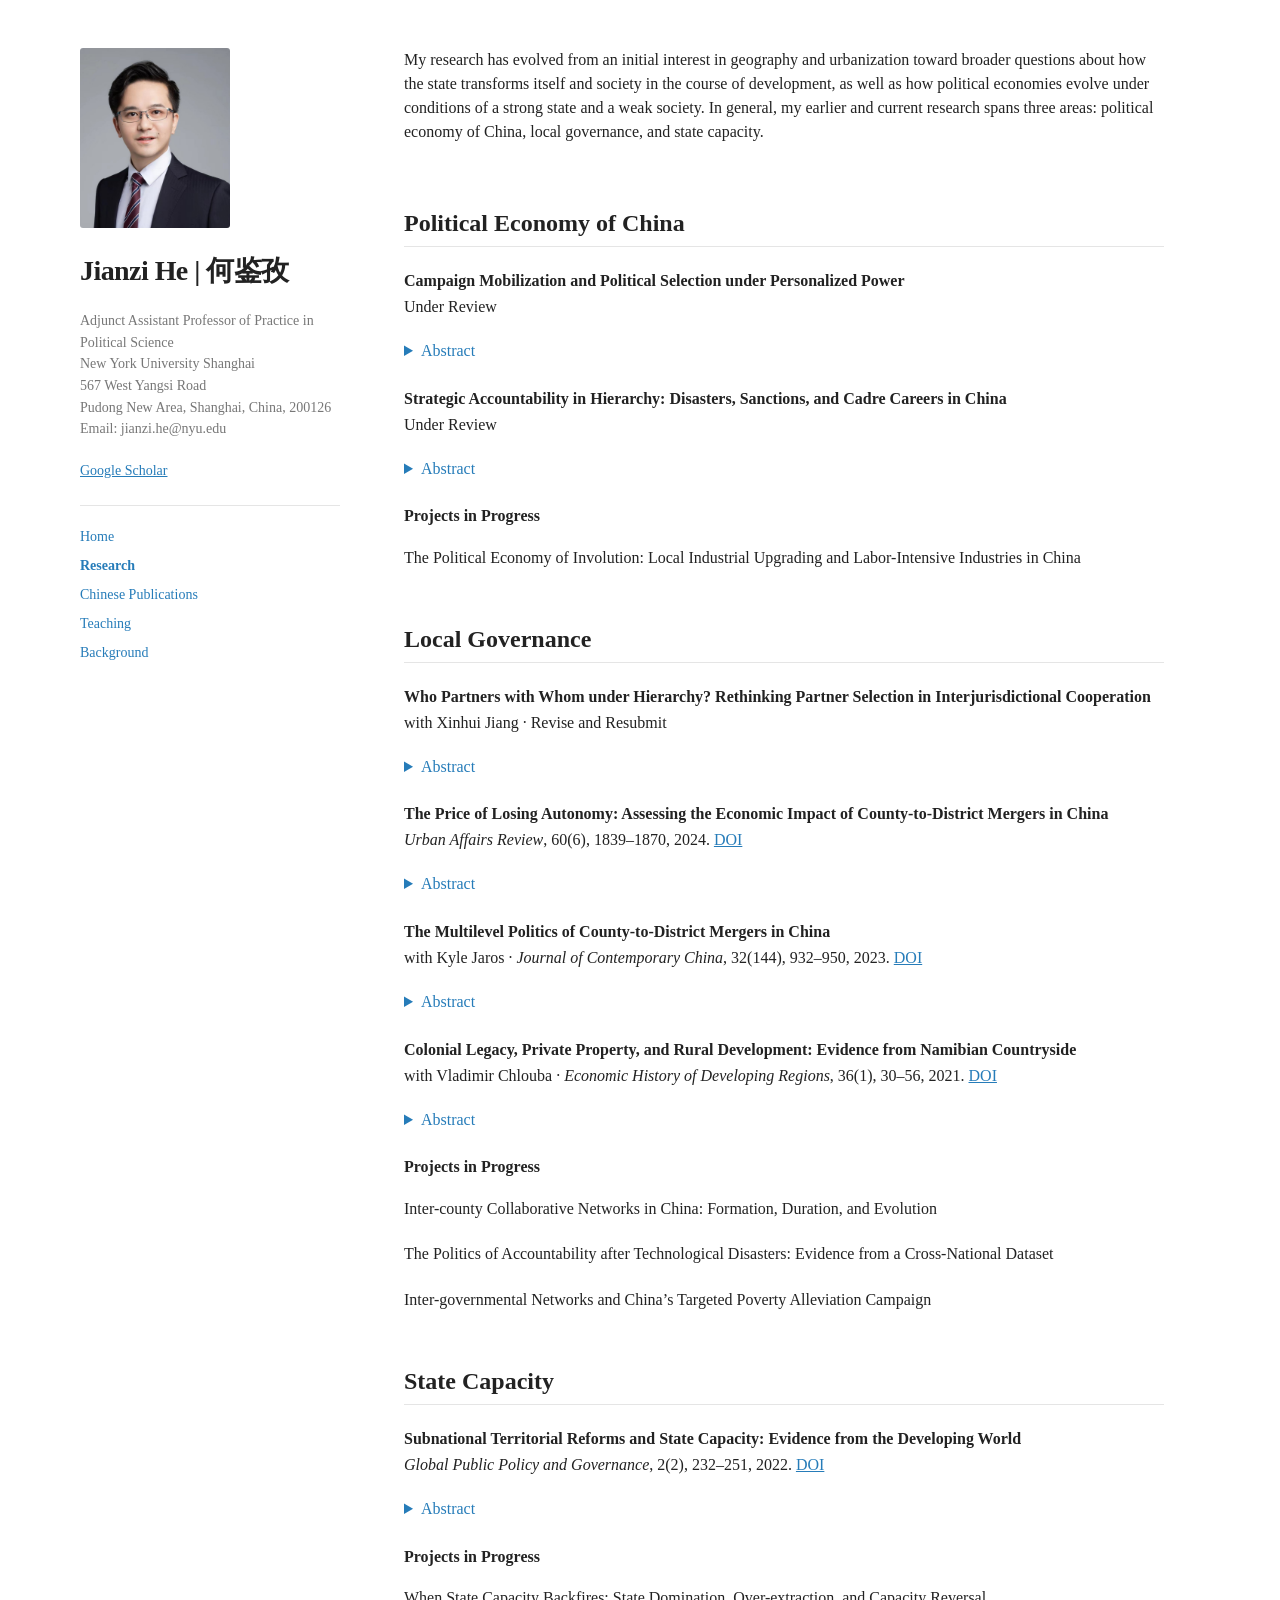
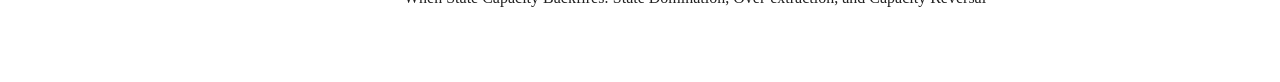
==== research.html @ ead03309 "Initial personal academic website" ====
<!doctype html>
<html lang="en">
<head>
  <meta charset="utf-8">
  <meta name="viewport" content="width=device-width, initial-scale=1">
  <title>Research — Jianzi He</title>
  <link rel="stylesheet" href="styles.css">
</head>
<body class="research-page">
  <div class="wrapper">
    <header>
      <img class="avatar" src="assets/He_professional.jpg" alt="Portrait of Jianzi He">
      <h1>Jianzi He <span class="name-cn">| 何鉴孜</span></h1>
      <p class="identity">Adjunct Assistant Professor of Practice in Political Science<br>New York University Shanghai<br>567 West Yangsi Road<br>Pudong New Area, Shanghai, China, 200126<br>Email: jianzi.he@nyu.edu</p>
      <p><a href="https://scholar.google.com/citations?user=S5n6T2AAAAAJ&amp;hl=en&amp;oi=ao">Google Scholar</a></p>
      <nav aria-label="Main navigation"><a href="index.html">Home</a><a class="current" aria-current="page" href="research.html">Research</a><a href="chinese-publications.html">Chinese Publications</a><a href="teaching.html">Teaching</a><a href="background.html">Background</a></nav>
    </header>
    <main>
      <div class="intro">
        <p>My research has evolved from an initial interest in geography and urbanization toward broader questions about how the state transforms itself and society in the course of development, as well as how political economies evolve under conditions of a strong state and a weak society. In general, my earlier and current research spans three areas: political economy of China, local governance, and state capacity.</p>
      </div>

      <h2>Political Economy of China</h2>
      <article class="entry">
        <h3>Campaign Mobilization and Political Selection under Personalized Power</h3>
        <p>Under Review</p>
        <details><summary>Abstract</summary><p>How do authoritarian leaders mobilize, evaluate, and select subordinates while weakening power-sharing arrangements and suppressing elites? This article argues that campaigns, traditionally viewed as extraordinary governance instruments for overcoming implementation gaps, also serve as mechanisms of political selection. Leveraging a unique dataset documenting the career trajectories, performance records, and patronage linkages of over eight thousand county-level officials since 2003, I evaluate this argument in the context of China’s one-party regime. My analysis shows that both local patronage ties and conventional economic performance metrics that previously predicted political advancement have lost their significance following the consolidation of personalized power. Instead, political selection has become increasingly tied to officials' demonstrated capacity to implement leader-prioritized objectives during campaigns. This article advances the debate on competence and loyalty in authoritarian political selection while shedding new light on the governance consequences of personalization.</p></details>
      </article>
      <article class="entry">
        <h3>Strategic Accountability in Hierarchy: Disasters, Sanctions, and Cadre Careers in China</h3>
        <p>Under Review</p>
        <details><summary>Abstract</summary><p>How does accountability operate when citizens cannot remove officials through elections? I develop a theory of strategic accountability in authoritarian hierarchies, in which rulers use hierarchical structures to impose governance accountability on subnational agents while retaining discretion over who bears responsibility and how far sanctions extend. The theory predicts that such accountability is substantive rather than purely rhetorical, rises with social damage, concentrates among lower-level officials, and produces inconsistent career impacts. I test these hypotheses using a combination of an original dataset on accountability following technological disasters in China from 2005 to 2024, a harmonized cross-national benchmark, and a unique official-level dataset on the career trajectories of Chinese county-level officials. Taken together, the findings identify a substantive but politically controlled form of accountability distinct from elections, responsiveness, and informal social discipline.</p></details>
      </article>
      <h3>Projects in Progress</h3>
      <article class="entry">
        <h3 class="project-title">The Political Economy of Involution: Local Industrial Upgrading and Labor-Intensive Industries in China</h3>
      </article>

      <h2>Local Governance</h2>
      <article class="entry">
        <h3>Who Partners with Whom under Hierarchy? Rethinking Partner Selection in Interjurisdictional Cooperation</h3>
        <p>with Xinhui Jiang · Revise and Resubmit</p>
        <details><summary>Abstract</summary><p>Scholarship on interjurisdictional cooperation has long debated whether geographic proximity and socioeconomic similarity facilitate or impede cooperation, with inconclusive empirical findings. This article advances this debate by incorporating the role of hierarchical intervention in cooperation formation. Drawing on an original dataset on inter-county cooperation in China (2009–2020) and fieldwork in 24 localities, we show that patterns of partner selection vary systematically with the degree of hierarchical intervention. Arranged cooperation, coordinated top-down, links socioeconomically dissimilar jurisdictions. Mandate-induced cooperation, driven by shared policy mandates, tends to emerge among geographically proximate and similar localities. Self-initiated cooperation also relies on socioeconomic similarity, while strategically avoiding nearby political competitors. We illustrate these dynamics through regression results and three case studies. Taken together, the findings offer a revised framework for understanding interjurisdictional cooperation under hierarchy.</p></details>
      </article>
      <article class="entry">
        <h3>The Price of Losing Autonomy: Assessing the Economic Impact of County-to-District Mergers in China</h3>
        <p><em>Urban Affairs Review</em>, 60(6), 1839–1870, 2024. <a href="https://doi.org/10.1177/10780874241242696">DOI</a></p>
        <details><summary>Abstract</summary><p>Amalgamations in democratic settings often result in disadvantages for small and peripheral units, as their political power diminishes in the merged jurisdictions. This article extends the discussion to China by assessing the economic outcomes of county-level units after their conversion into districts directly controlled by city authorities. Leveraging a large county-year panel dataset and employing an advanced causal effect estimator, my analysis reveals a generally less optimistic outlook for these county-turned districts following the mergers. The negative impacts are initially evident in microeconomic indicators, especially in resident deposits, and later materialize in the long-term trajectories of macroeconomic indicators. Furthermore, heterogeneous analysis and a comparative case study in Hangzhou city link the problem to the loss of administrative autonomy. Notably, the negative impacts are less likely to manifest in county-turned districts that are under provincial protection and therefore maintain a certain degree of administrative autonomy after the mergers.</p></details>
      </article>
      <article class="entry">
        <h3>The Multilevel Politics of County-to-District Mergers in China</h3>
        <p>with Kyle Jaros · <em>Journal of Contemporary China</em>, 32(144), 932–950, 2023. <a href="https://doi.org/10.1080/10670564.2022.2116564">DOI</a></p>
        <details><summary>Abstract</summary><p>County-to-district mergers (chexian gaiqu), a major form of “administrative division adjustment” (ADA), have occurred with striking frequency across Chinese cities in recent decades. Despite the high stakes of county mergers, scholars have yet to systematically analyze the political variables that shape where and when such reforms occur. Addressing this gap, the authors assemble a novel dataset to examine the relationship between institutional and leadership factors at different government levels and the incidence of county mergers. This analysis highlights the importance of national leadership priorities in shaping the frequency and regional distribution of county mergers. It also finds that, at least in times of greater central policy permissiveness, the bargaining power of cities is a strong predictor of which localities carry out county mergers.</p></details>
      </article>
      <article class="entry">
        <h3>Colonial Legacy, Private Property, and Rural Development: Evidence from Namibian Countryside</h3>
        <p>with Vladimir Chlouba · <em>Economic History of Developing Regions</em>, 36(1), 30–56, 2021. <a href="https://doi.org/10.1080/20780389.2020.1858049">DOI</a></p>
        <details><summary>Abstract</summary><p>Does the legacy of direct colonial rule, through its impact on property rights security, affect rural development in Africa? Although mainstream economic theory links secure property rights to development, extant micro-level evidence from the continent remains mixed. We take advantage of a natural experiment in Namibia, exploiting as-if random application of direct colonial rule that later affected property rights security. Using detailed census data and matching on underlying climatic conditions, we find evidence of more commercialized agricultural cultivation in directly ruled areas. We relate this finding to differing tenure regimes. In formerly indirectly ruled areas where land is still allocated by traditional elites, own-account agricultural activity for the market and living standards lag behind formerly directly ruled regions. Our work has direct implications for students of colonial legacies and land tenure regimes.</p></details>
      </article>
      <h3>Projects in Progress</h3>
      <article class="entry">
        <h3 class="project-title">Inter-county Collaborative Networks in China: Formation, Duration, and Evolution</h3>
      </article>
      <article class="entry">
        <h3 class="project-title">The Politics of Accountability after Technological Disasters: Evidence from a Cross-National Dataset</h3>
      </article>
      <article class="entry">
        <h3 class="project-title">Inter-governmental Networks and China’s Targeted Poverty Alleviation Campaign</h3>
      </article>

      <h2>State Capacity</h2>
      <article class="entry">
        <h3>Subnational Territorial Reforms and State Capacity: Evidence from the Developing World</h3>
        <p><em>Global Public Policy and Governance</em>, 2(2), 232–251, 2022. <a href="https://doi.org/10.1007/s43508-022-00040-3">DOI</a></p>
        <details><summary>Abstract</summary><p>Governments often change their internal territorial divisions to pursue either political or governance goals. Over the recent decades, territorial reforms of splitting local government units, known as government fragmentation, have gained popularity in the developing world, and further stimulate the ongoing discussion about jurisdiction size and the quality of government. Building on this stream of literature, this paper seeks to empirically examine how the design of the primary administrative division affects the overall capacity of the state to implement its policies. Drawing on a country-year panel of 132 developing countries in the 1960–2012 period, the paper documents an inverse U-shaped relationship between the degree of government fragmentation and state capacity measured by different indicators, which suggests a tradeoff in designing administrative divisions. Furthermore, the curvilinear relationship is found more pronounced in countries under a unitary government system or with a high level of ethnic fractionalization.</p></details>
      </article>
      <h3>Projects in Progress</h3>
      <article class="entry">
        <h3 class="project-title">When State Capacity Backfires: State Domination, Over-extraction, and Capacity Reversal</h3>
      </article>

    </main>
  </div>
</body>
</html>
---- styles.css ----
:root{--ink:#222;--muted:#777;--line:#e5e5e5;--link:#267cb9;--paper:#fff;--sidebar:260px;--content:760px}
*{box-sizing:border-box}html{scroll-behavior:smooth}body{margin:0;background:var(--paper);color:var(--ink);font:16px/1.5 "Times New Roman",Times,serif}.wrapper{display:grid;grid-template-columns:var(--sidebar) minmax(0,var(--content));gap:64px;width:min(1120px,calc(100% - 48px));margin:0 auto;padding:48px 0}header{position:sticky;top:32px;align-self:start}.avatar{width:150px;height:180px;object-fit:cover;border-radius:3px}h1,h2,h3{line-height:1.25}h1{font-size:28px;font-weight:600;letter-spacing:-.02em;margin:18px 0 22px}.name-cn{font-family:KaiTi,"楷体",STKaiti,serif}.identity{color:var(--muted);line-height:1.55}header p{font-size:14px}header a{color:var(--link)}nav{border-top:1px solid var(--line);margin-top:24px;padding-top:16px}nav a{display:block;padding:4px 0;color:var(--link);font-size:14px;text-decoration:none}nav a.current{font-weight:700}main{font-size:16px;line-height:1.5}h2{font-size:24px;border-bottom:1px solid var(--line);padding-bottom:8px;margin:0 0 24px}h3{font-size:16px;font-weight:700;margin:1.35rem 0 .25rem}p{font-size:16px;line-height:1.5;margin:0 0 20px}a{color:var(--link)}details{margin:0 0 1.5rem}summary{cursor:pointer;color:var(--link);font-size:16px}.entry{margin-bottom:1.6rem}.meta{color:var(--muted)}.institution-stage{margin-top:2.2rem;margin-bottom:.9rem}.institution-major{font-size:18px}.project-title{font-weight:400}.page-image{display:block;width:min(100%,520px);height:auto;margin:24px 0;border:1px solid var(--line);border-radius:3px}.contact-gap{margin-top:3.5rem}.home-page .intro,.research-page .intro{margin-bottom:4rem}.home-page main>h2,.research-page main>h2{margin-top:3.5rem}.home-page .intro+h2,.research-page .intro+h2{margin-top:0}.publication-list{margin:0 0 3.5rem;padding-left:2.25rem}.publication-list li{padding-left:.45rem;margin-bottom:1.35rem}.site-footer{grid-column:2;border-top:1px solid var(--line);color:var(--muted);font-size:13px;padding-top:18px;margin-top:18px}@media(max-width:800px){.wrapper{display:block;width:min(100% - 32px,760px);padding:28px 0}header{position:static;margin-bottom:40px}.avatar{width:110px;height:132px}nav{display:flex;flex-wrap:wrap;gap:0 18px}nav a{display:inline-block}.site-footer{margin-top:18px}}
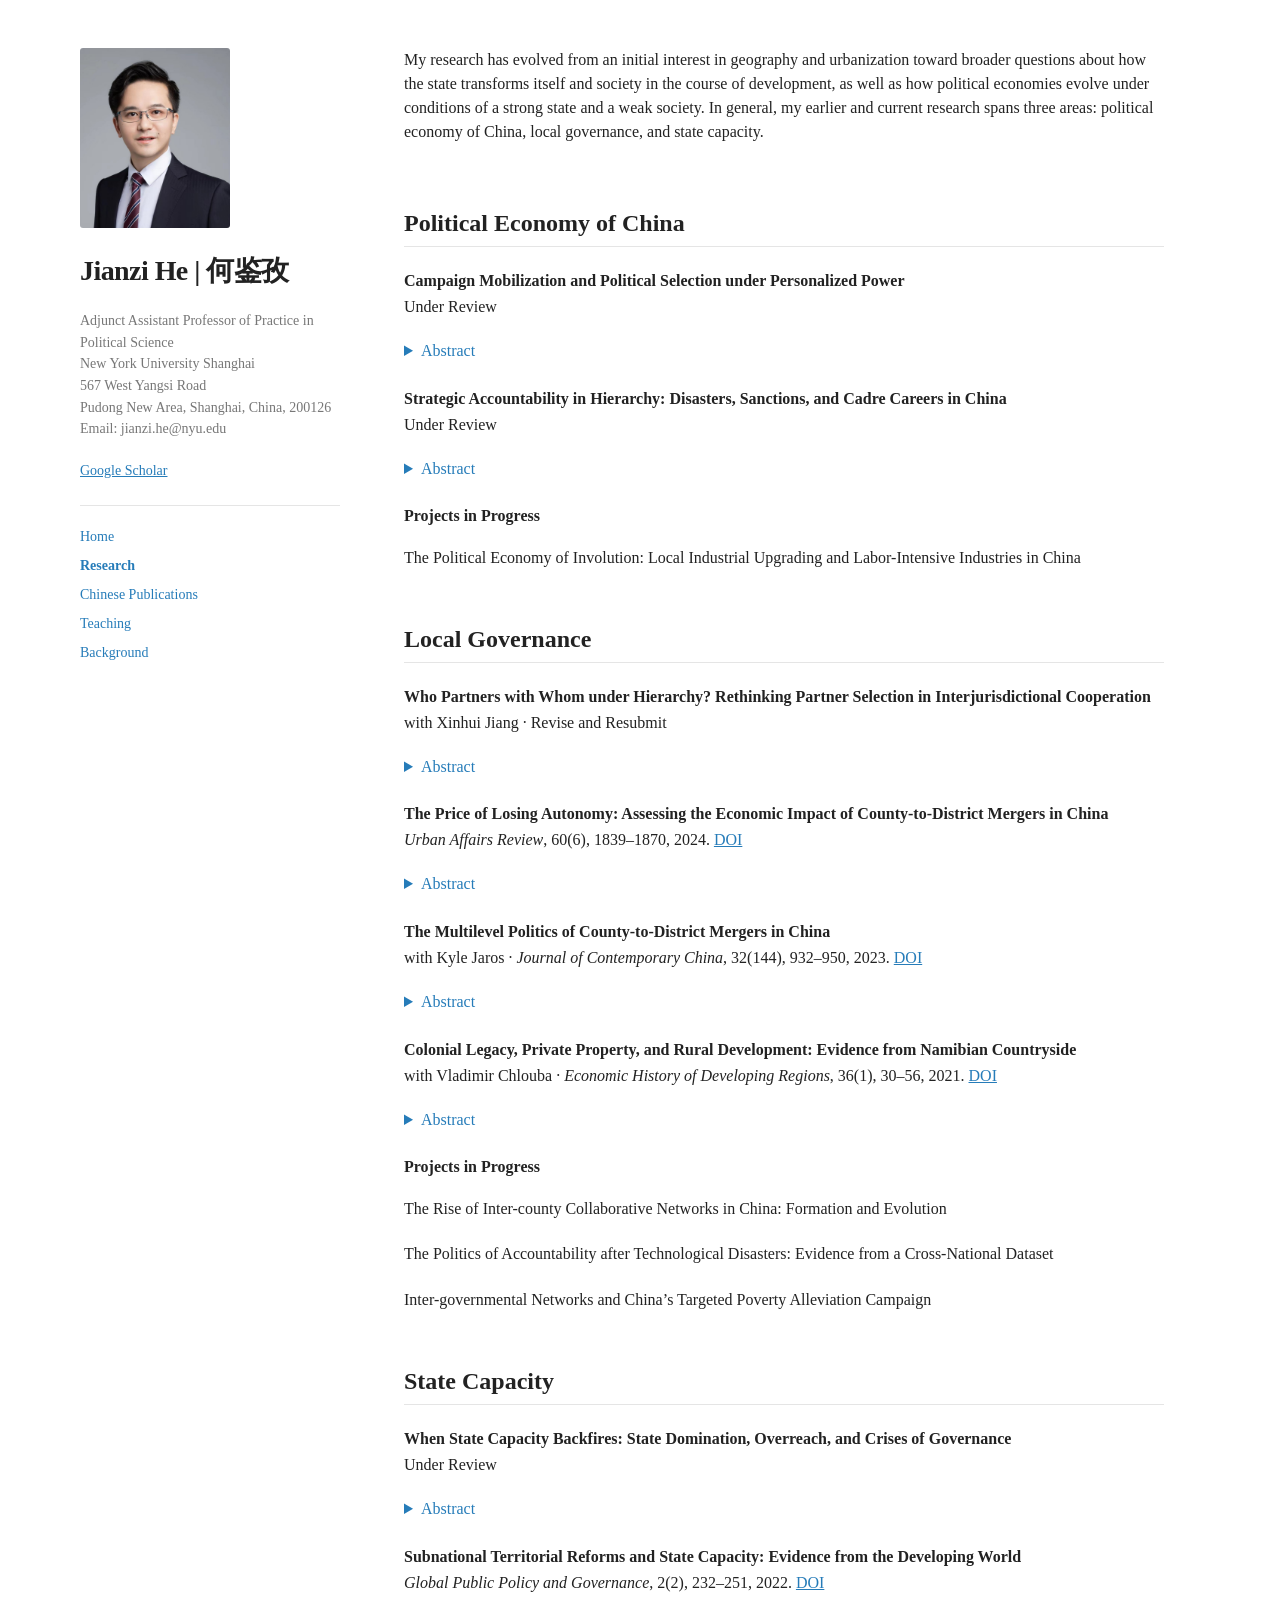
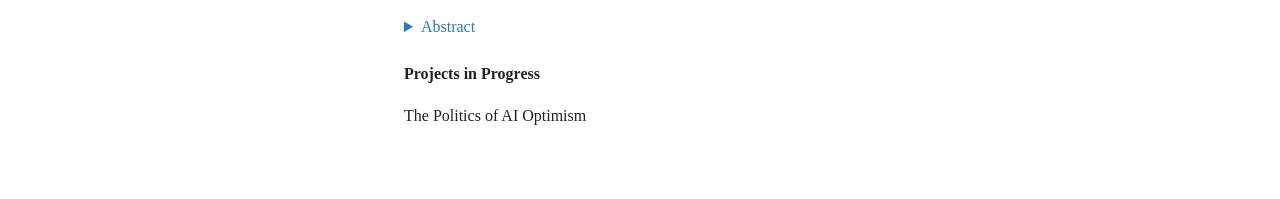
==== commit 4b69ea66: "Update research and current teaching" ====
--- a/research.html
+++ b/research.html
@@ -59,7 +59,7 @@
       </article>
       <h3>Projects in Progress</h3>
       <article class="entry">
-        <h3 class="project-title">Inter-county Collaborative Networks in China: Formation, Duration, and Evolution</h3>
+        <h3 class="project-title">The Rise of Inter-county Collaborative Networks in China: Formation and Evolution</h3>
       </article>
       <article class="entry">
         <h3 class="project-title">The Politics of Accountability after Technological Disasters: Evidence from a Cross-National Dataset</h3>
@@ -70,13 +70,18 @@
 
       <h2>State Capacity</h2>
       <article class="entry">
+        <h3>When State Capacity Backfires: State Domination, Overreach, and Crises of Governance</h3>
+        <p>Under Review</p>
+        <details><summary>Abstract</summary><p>If state autonomy and the capacity to accomplish objectives are both political advantages, are strong despotic states that combine the two the strongest form of state? This article argues that the very advantages that make such states formidable can place them on a self-undermining trajectory. I first develop this argument through a formal model that identifies the capacity-dependent threshold at which ambitious state demands become sufficiently implementable to deplete the social resource base, turning an initial capacity advantage into a long-run disadvantage. Historical analyses of three state-building episodes in China then examine this self-undermining trajectory across different institutional and historical contexts. Taken together, the model and historical cases suggest that overly ambitious state objectives can become particularly dangerous when combined with strong implementation capacity.</p></details>
+      </article>
+      <article class="entry">
         <h3>Subnational Territorial Reforms and State Capacity: Evidence from the Developing World</h3>
         <p><em>Global Public Policy and Governance</em>, 2(2), 232–251, 2022. <a href="https://doi.org/10.1007/s43508-022-00040-3">DOI</a></p>
         <details><summary>Abstract</summary><p>Governments often change their internal territorial divisions to pursue either political or governance goals. Over the recent decades, territorial reforms of splitting local government units, known as government fragmentation, have gained popularity in the developing world, and further stimulate the ongoing discussion about jurisdiction size and the quality of government. Building on this stream of literature, this paper seeks to empirically examine how the design of the primary administrative division affects the overall capacity of the state to implement its policies. Drawing on a country-year panel of 132 developing countries in the 1960–2012 period, the paper documents an inverse U-shaped relationship between the degree of government fragmentation and state capacity measured by different indicators, which suggests a tradeoff in designing administrative divisions. Furthermore, the curvilinear relationship is found more pronounced in countries under a unitary government system or with a high level of ethnic fractionalization.</p></details>
       </article>
       <h3>Projects in Progress</h3>
       <article class="entry">
-        <h3 class="project-title">When State Capacity Backfires: State Domination, Over-extraction, and Capacity Reversal</h3>
+        <h3 class="project-title">The Politics of AI Optimism</h3>
       </article>
 
     </main>
